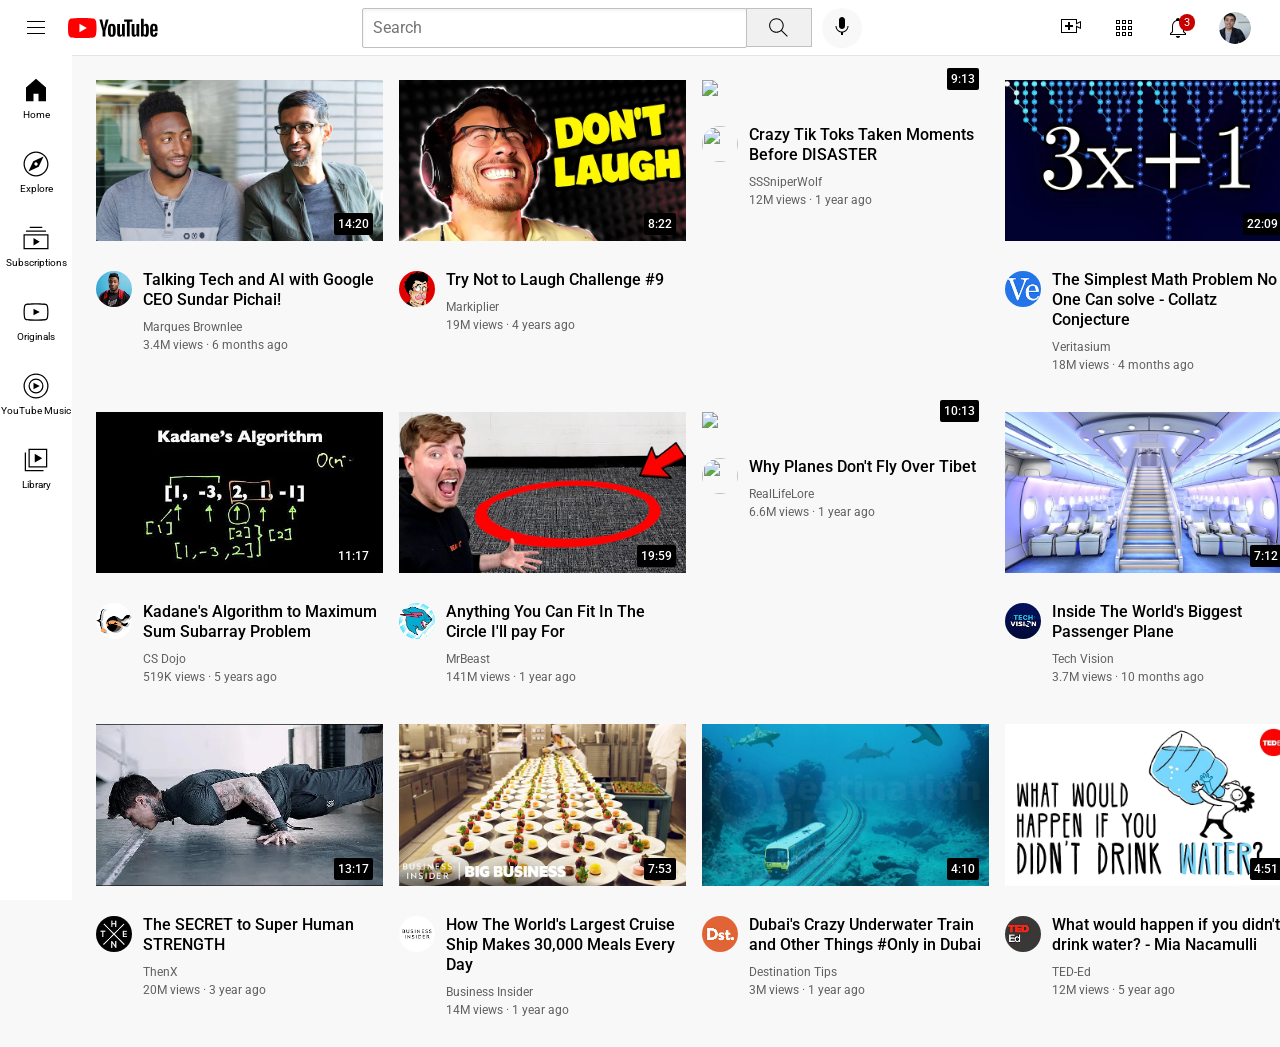
==== index.html @ a354e1fd "Update and rename youtube.html to index.html" ====
<!DOCTYPE html>
<html lang="en">

<head>
    <meta charset="UTF-8">
    <meta name="viewport" content="width=device-width, initial-scale=1.0">
    <title>YouTube.com Clone</title>

    <link rel="preconnect" href="https://fonts.googleapis.com">
    <link rel="preconnect" href="https://fonts.gstatic.com" crossorigin>
    <link href="https://fonts.googleapis.com/css2?family=Roboto:ital,wght@0,100..900;1,100..900&display=swap"
        rel="stylesheet">

    <link rel="stylesheet" href="Styles/video.css">
    <link rel="stylesheet" href="Styles/header.css">
    <link rel="stylesheet" href="Styles/general.css">
    <link rel="stylesheet" href="Styles/sidebar.css">
</head>

<body>
    <div class="header">
        <div class="left-section">
            <img class="hamburger-menu" src="Icons/hamburger-menu.svg">
            <img class="youtube-logo" src="Icons/youtube-logo.svg">
        </div>
        <div class="middle-section">
            <input type="text" placeholder="Search" class="search-bar">
            <button class="search-button">
                <img class="search-icon" src="Icons/search.svg">
                <div class="tooltip">Search</div>
            </button>
            <button class="voice-search-button">
                <img class="voice-search-icon" src="Icons/voice-search-icon.svg">
                <div class="tooltip">Search with your voice</div>
            </button>
        </div>
        <div class="right-section">
            <div class="upload-tooltip">
                <img class="upload" src="Icons/upload.svg">
                <div class="tooltip">Create</div>
            </div>

            <div class="youtube-apps-tooltip">
                <img class="youtube-apps" src="Icons/youtube-apps.svg">
                <div class="tooltip">YouTube Apps</div>
            </div>

            <div class="notifications-icon-container notifications-tooltip" >
                <img src="Icons/notifications.svg" class="notifications">
                <div class="notifications-count">3</div>
                <div class="tooltip">Notifications</div>
            </div>

                <img class="my-channel-picture" src="Channels-picture/my-channel.jpeg">

        </div>

    </div>


    <div class="sidebar">
        <div class="sidebar-link">
            <img class="sidebar-icon" src="Sidebar-icons/home.svg">
            <div>
                <p class="side-text">Home</p>
            </div>
        </div>
        <div class="sidebar-link">
            <img class="sidebar-icon" src="Sidebar-icons/explore.svg">
            <div>
                <p class="side-text">Explore</p>
            </div>
        </div>
        <div class="sidebar-link">
            <img class="sidebar-icon" src="Sidebar-icons/subscriptions.svg">
            <div>
                <p class="side-text">Subscriptions</p>
            </div>
        </div>
        <div class="sidebar-link">
            <img class="sidebar-icon" src="Sidebar-icons/originals.svg">
            <div>
                <p class="side-text">Originals</p>
            </div>
        </div>
        <div class="sidebar-link">
            <img class="sidebar-icon" src="Sidebar-icons/youtube-music.svg">
            <div>
                <p class="side-text">YouTube Music</p>
            </div>
        </div>
        <div class="sidebar-link">
            <img class="sidebar-icon" src="Sidebar-icons/library.svg">
            <div>
                <p class="side-text">Library</p>
            </div>
        </div>
    </div>


    <div class="video-grid">
        <div class="video-preview">

            <div class="thumbnail-row">
                <a href="https://youtu.be/n2RNcPRtAiY?si=ywS56VvtZqs8I3Bt"><img class="thumbnail" src="Thumbnails/thumbnail-1.webp" alt="Thumbnail-1"></a>
                <div class="video-length">14:20</div>
            </div>
            <div class="video-info-grid">
                <div class="channel-picture">
                    <a href="https://youtube.com/@mkbhd?si=HwsjlEPZdfZRL6Wl">
                        <img src="Channels-picture/channel-1.jpeg" class="icon">
                    </a>
                </div>
                <div class="video-info">
                    <p class="video-title">Talking Tech and AI with Google CEO Sundar Pichai!</p>
                    <p class="video-author">Marques Brownlee</p>
                    <p class="video-stats">3.4M views &#183; 6 months ago</p>
                </div>
            </div>
        </div>
        <div class="video-preview">
            <div class="thumbnail-row">
                <a href="https://youtu.be/mP0RAo9SKZk?si=tq9yCyyNDq5b0_im">
                    <img src="Thumbnails/thumbnail-2.webp" alt="Thumbnail-2" class="thumbnail">
                </a>
                <div class="video-length">8:22</div>
            </div>
            <div class="video-info-grid">
                <div class="channel-picture">
                    <a href="https://youtube.com/@markiplier?si=-QwYKzZkcKWpm5xz">
                        <img src="Channels-picture/channel-2.jpeg" class="icon">
                    </a>
                </div>
                <div class="video-info">
                    <p class="video-title">Try Not to Laugh Challenge #9</p>
                    <p class="video-author">Markiplier</p>
                    <p class="video-stats">19M views &#183; 4 years ago</p>
                </div>
            </div>
        </div>

        <div class="video-preview">
            <div class="thumbnail-row">
                <a href="https://youtu.be/FgjPQQeTh1w?si=45qwWIC5Lx7pUMVu">
                    <img class="thumbnail" src="Thumbnails/thumbnail-3.webp">
                </a>
                <div class="video-length">9:13</div>
            </div>
            <div class="video-info-grid">
                <div class="channel-picture">
                    <a href="https://youtube.com/@sssniperwolf?si=_4jLdK9Hpe71K1LI">
                        <img class="icon" src="Channels-picture/channel-3.jpeg">
                    </a>
                </div>
                <div class="video-info">
                    <p class="video-title">Crazy Tik Toks Taken Moments Before DISASTER</p>
                    <p class="video-author">SSSniperWolf</p>
                    <p class="video-stats">12M views &#183; 1 year ago</p>
                </div>
            </div>
        </div>

        <div class="video-preview">
            <div class="thumbnail-row">
                <a href="https://youtu.be/094y1Z2wpJg?si=3vijOHV7n1v48WhL">
                    <img class="thumbnail" src="Thumbnails/thumbnail-4.webp">
                </a>
                <div class="video-length">22:09</div>
            </div>
            <div class="video-info-grid">
                <div class="channel-picture">
                    <a href="https://youtube.com/@veritasium?si=f1sW0SY8KsUWjaFx">
                        <img class="icon" src="Channels-picture/channel-4.jpeg">
                    </a>
                </div>
                <div class="video-info">
                    <p class="video-title">The Simplest Math Problem No One Can solve - Collatz Conjecture</p>
                    <p class="video-author">Veritasium</p>
                    <p class="video-stats">18M views &#183; 4 months ago</p>
                </div>
            </div>
        </div>

        <div class="video-preview">
            <div class="thumbnail-row">
                <a href="https://youtu.be/86CQq3pKSUw?si=F56yfEnCfnoHIzDa">
                    <img src="Thumbnails/thumbnail-5.webp" class="thumbnail">
                </a>
                <div class="video-length">11:17</div>
            </div>
            <div class="video-info-grid">
                <div class="channel-picture">
                    <a href="https://youtube.com/@csdojo?si=z7gKMdmj8Stnj-O0">
                        <img src="Channels-picture/channel-5.jpeg" class="icon">
                    </a>
                </div>
                <div class="video-info">
                    <p class="video-title">Kadane's Algorithm to Maximum Sum Subarray Problem</p>
                    <p class="video-author">CS Dojo</p>
                    <p class="video-stats">519K views &#183; 5 years ago</p>
                </div>
            </div>
        </div>

        <div class="video-preview">
            <div class="thumbnail-row">
                <a href="https://youtu.be/yXWw0_UfSFg?si=9_xSqV65pQeDXmpS">
                    <img src="Thumbnails/thumbnail-6.webp" class="thumbnail">
                </a>
                <div class="video-length">19:59</div>
            </div>
            <div class="video-info-grid">
                <div class="channel-picture">
                    <a href="https://youtube.com/@mrbeast?si=vjMGUwD9JaVr5BM8">
                        <img src="Channels-picture/channel-6.jpeg" class="icon">
                    </a>
                </div>
                <div class="video-info">
                    <p class="video-title">Anything You Can Fit In The Circle I'll pay For</p>
                    <p class="video-author">MrBeast</p>
                    <p class="video-stats">141M views &#183; 1 year ago</p>
                </div>
            </div>
        </div>
        <div class="video-preview">
            <div class="thumbnail-row">
                <a href="https://youtu.be/fNVa1qMbF9Y?si=mlCtyBqM-1C4mQN3">
                    <img src="Thumbnails/thumbnail-7.webp" class="thumbnail">
                </a>
                <div class="video-length">10:13</div>
            </div>
            <div class="video-info-grid">
                <div class="channel-picture">
                    <a href="https://youtube.com/@reallifelore?si=t05IJ1g6tsUBHEza">
                        <img src="Channels-picture/channel-7.jpeg" class="icon">
                    </a>
                </div>
                <div class="video-info">
                    <p class="video-title">Why Planes Don't Fly Over Tibet</p>
                    <p class="video-author">RealLifeLore</p>
                    <p class="video-stats">6.6M views &#183; 1 year ago</p>
                </div>
            </div>
        </div>
        <div class="video-preview">
            <div class="thumbnail-row">
                <a href="https://youtu.be/lFm4EM1juls?si=U8vPtbJs-IB7koVw">
                    <img src="Thumbnails/thumbnail-8.webp" class="thumbnail">
                </a>
                <div class="video-length">7:12</div>
            </div>
            <div class="video-info-grid">
                <div class="channel-picture">
                    <a href="https://youtube.com/@adin?si=xf7pwfrrXUGAbbdW">
                        <img src="Channels-picture/channel-8.jpeg" class="icon">
                    </a>
                </div>
                <div class="video-info">
                    <p class="video-title">Inside The World's Biggest Passenger Plane</p>
                    <p class="video-author">Tech Vision</p>
                    <p class="video-stats">3.7M views &#183; 10 months ago</p>
                </div>
            </div>
        </div>
        <div class="video-preview">
            <div class="thumbnail-row">
                <a href="https://youtu.be/ixmxOlcrlUc?si=qSjqKc1NgmBJe-BG">
                    <img src="Thumbnails/thumbnail-9.webp" class="thumbnail">
                </a>
                <div class="video-length">13:17</div>
            </div>
            <div class="video-info-grid">
                <div class="channel-picture">
                    <a href="https://youtube.com/@officialthenxstudios?si=OWhkotPARu5wJkS6">
                        <img src="Channels-picture/channel-9.jpeg" class="icon">
                    </a>
                </div>
                <div class="video-info">
                    <p class="video-title">The SECRET to Super Human STRENGTH</p>
                    <p class="video-author">ThenX</p>
                    <p class="video-stats">20M views &#183; 3 year ago</p>
                </div>
            </div>
        </div>
        <div class="video-preview">
            <div class="thumbnail-row">
                <a href="https://youtu.be/R2vXbFp5C9o?si=KgdtUZJwwCWiojuZ">
                    <img src="Thumbnails/thumbnail-10.webp" class="thumbnail">
                </a>
                <div class="video-length">7:53</div>
            </div>
            <div class="video-info-grid">
                <div class="channel-picture">
                    <a href="https://youtube.com/@businessinsider?si=sN7BTqBjSw17WkyZ">
                        <img src="Channels-picture/channel-10.jpeg" class="icon">
                    </a>
                </div>
                <div class="video-info">
                    <p class="video-title">How The World's Largest Cruise Ship Makes 30,000 Meals Every Day</p>
                    <p class="video-author">Business Insider</p>
                    <p class="video-stats">14M views &#183; 1 year ago</p>
                </div>
            </div>
        </div>
        <div class="video-preview">
            <div class="thumbnail-row">
                <a href="https://youtu.be/0nZuYyXET3s?si=0doeN-1_7F9aYvYd">
                    <img src="Thumbnails/thumbnail-11.webp" class="thumbnail">
                </a>
                <div class="video-length">4:10</div>
            </div>
            <div class="video-info-grid">
                <div class="channel-picture">
                    <a href="https://youtube.com/@destinationtips?si=1AZLStXSthxAYpxl">
                        <img src="Channels-picture/channel-11.jpeg" class="icon">
                    </a>
                </div>
                <div class="video-info">
                    <p class="video-title">Dubai's Crazy Underwater Train and Other Things #Only in Dubai</p>
                    <p class="video-author">Destination Tips</p>
                    <p class="video-stats">3M views &#183; 1 year ago</p>
                </div>
            </div>
        </div>
        <div class="video-preview">
            <div class="thumbnail-row">
                <a href="https://youtu.be/9iMGFqMmUFs?si=yPRTFW2FkAAukufg">
                    <img src="Thumbnails/thumbnail-12.webp" class="thumbnail">
                </a>
                <div class="video-length">4:51</div>
            </div>
            <div class="video-info-grid">
                <div class="channel-picture">
                    <a href="https://youtube.com/@teded?si=sSVCHlFHuGuraSlj">
                        <img src="Channels-picture/channel-12.jpeg" class="icon">
                    </a>
                </div>
                <div class="video-info">
                    <p class="video-title">What would happen if you didn't drink water? - Mia Nacamulli</p>
                    <p class="video-author">TED-Ed</p>
                    <p class="video-stats">12M views &#183; 5 year ago</p>
                </div>
            </div>
        </div>
    </div>
</body>


</html>
---- Styles/video.css ----
.thumbnail {
    width: 100%;
}

.icon{
    margin-top: 18px;
    height: 36px;
    width: 36px;
    border-radius: 25px;
    display: inline-block;
}
.video-grid{
    display: grid;
    grid-template-columns: 1fr 1fr 1fr;
    column-gap: 16px;
    row-gap: 40px;
}

@media (max-width: 750px) {
    .video-grid {
        grid-template-columns: 1fr 1fr;
    }
}

@media (min-width: 1000px) {
    .video-grid{
        grid-template-columns: 1fr 1fr 1fr 1fr;
    }
}

@media ((min-width: 751px) and (max-width: 999px)) {
    .video-grid{
        grid-template-columns: 1fr 1fr 1fr;
    }
}

.video-info-grid{
    display: grid;
    grid-template-columns: 37px 1fr;
}
.channel-picture{
    vertical-align: top;
}
.video-info{
    display: inline-block;
    width: 240px;
    margin-left: 10px;
}
.video-title{
    font-weight: 500;
    line-height: 20px;
    margin-bottom: 10px;
    margin-top: 17px;
}
.video-author{
    color: rgb(96, 96, 96);
    margin-bottom: 4px;
    font-size: 12px;
    margin-top: 0;
}
.video-stats{
    margin-top: 0;
    font-size: 12px;
    color: rgb(96,96,96);
}
.thumbnail-row{
    position: relative;
    margin-bottom: 8px;
}
.video-length{
    font-family: Roboto, Arial;
    position: absolute;
    background-color: black;
    color: white;
    bottom: 10px;
    right: 10px;
    /* padding-right: 4px;
    padding-left: 4px;
    padding-top: 4px;
    padding-bottom: 4px; */
    padding: 4px;         /*same as 4 lines above*/
    font-size: 12px;
    font-weight: 500;
    border-radius: 2px;
}
---- Styles/header.css ----
.header {
    height: 55px;
    background-color: white;

    display: flex;
    flex-direction: row;
    justify-content: space-between;

    position: fixed;
    top: 0;
    left: 0;
    right: 0;

    border-bottom-width: 1px;
    border-bottom-style: solid;
    border-bottom-color: rgb(228, 228, 228);

    z-index: 100;
}

.left-section {
    display: flex;
    align-items: center;
}

.middle-section {
    flex: 1;
    margin-left: 70px;
    margin-right: 35px;
    max-width: 500px;
    display: flex;
    align-items: center;
}

.right-section {
    width: 250px;
    display: flex;
    align-items: center;
    justify-content: space-evenly;
    flex-shrink: 0;
}

.hamburger-menu {
    height: 24px;
    margin-left: 24px;
    margin-right: 20px;
}

.youtube-logo {
    height: 20px;
}

.search-bar{
    flex: 1;
    height: 36px;
    padding-left: 10px;
    font-size: 16px;
    /* border-width: 1px;
    border-style: solid;
    border-color: rgb(192, 192, 192); */
    border: 1px solid rgb(192, 192, 192);    /*same as 3 lines above*/
    border-radius: 2px;
    box-shadow: inset 1px 2px 3px rgba(0, 0, 0, 0.05);
    width: 0;      /*to allow it to shrink*/
}

.search-bar::placeholder{
    font-family: Roboto, Arial;
    font-size: 16px;
}

.search-button{
    height: 39px;
    width: 66px;
    background-color: rgb(240, 240, 240);
    border-width: 1px;
    border-style: solid;
    border-color: rgb(192, 192, 192);
    margin-left: -1px;              /*note*/
    margin-right: 10px;
    margin-right: 10px;
}

.search-button,
.voice-search-button
.upload-tooltip,
.youtube-apps-tooltip,
.notifications-tooltip{
    position: relative;
    display: flex;
    align-items: center;
    justify-content: center;
}

.search-button .tooltip,
.voice-search-button .tooltip,
.upload-tooltip .tooltip,
.youtube-apps-tooltip .tooltip,
.notifications-tooltip .tooltip{
    font-family: Roboto, Arial;
    position: absolute;
    background-color: grey;
    color: white;
    padding-top: 4px;
    padding-bottom: 4px;
    padding-left: 8px;
    padding-right: 8px;
    border-radius: 2px;
    font-size: 12px;

    bottom: -30px;
    opacity: 0;
    transition: opacity 0.15s;
    pointer-events: none;   /*won't work if we hover over tooltip*/
    white-space: nowrap;
}

.search-button:hover .tooltip,
.voice-search-button:hover .tooltip,
.upload-tooltip:hover .tooltip,
.youtube-apps-tooltip:hover .tooltip,
.notifications-tooltip:hover .tooltip{
    opacity: 1;
}

.search-icon{
    height: 25px;
}

.voice-search-icon {
    height: 24px;
}
.voice-search-button{
    height: 40px;
    width: 40px;
    border-radius: 20px;
    border: none;
    background-color: rgb(248, 248, 248);
}

.upload {
    height: 24px;
}

.my-channel-picture {
    height: 32px;
    border-radius: 16px;
}

.youtube-apps {
    height: 24px;
}

.notifications {
    height: 24px;
}

.notifications-icon-container{
    position: relative;
}
.notifications-count{
    font-family: Roboto, Arial;
    font-size: 11px;
    position: absolute;

    top: -2px;
    right: -5px;

    background-color: rgb(200, 0, 0);
    color: white;
    border-radius: 10px;
    padding-left: 5px;
    padding-right: 5px;
    padding-top: 2px;
    padding-bottom: 2px;
}
---- Styles/general.css ----
p{
    font-family: Roboto, Arial;
    margin-top: 0;
    margin-bottom: 0;
}
body{
    margin: 0;
    padding-top: 80px;
    padding-left: 96px;
    padding-right: 24px;
    background-color: rgb(248, 248, 248);
    margin-bottom: 30px;
}
---- Styles/sidebar.css ----
.sidebar{
    background-color: white;
    color: white;
    position: fixed;
    left: 0;
    top: 55px;
    bottom: 0;
    width: 72px;
    padding-top: 5px;

    z-index: 200;
}

.sidebar-icon{
    height: 30px;
    margin-bottom: 4px;
}

.side-text{
    color: black;
    font-size: 10px;
}
.sidebar-link{
    height: 74px;
    display: flex;
    align-items: center;
    justify-content: center;
    flex-direction: column;
    cursor: pointer;
}
.sidebar-link:hover{
    background-color: rgb(235, 235, 235);
}
.sidebar-link div{
    font-family: Roboto, Arial;
    font-size: 10px;
}
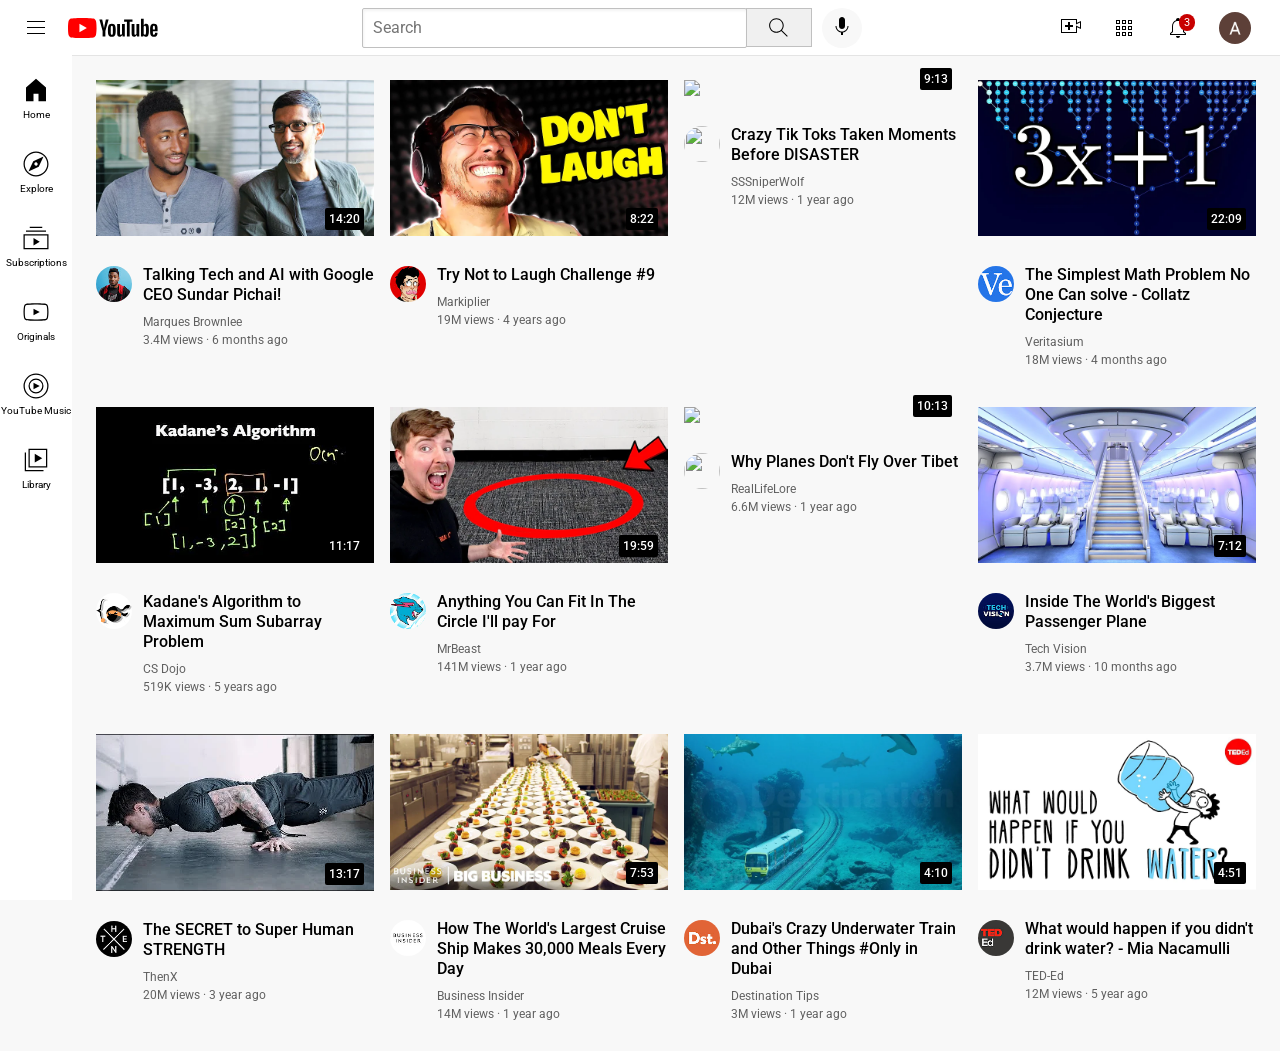
==== commit 98564a34: "Update index.html" ====
--- a/index.html
+++ b/index.html
@@ -51,7 +51,7 @@
                 <div class="tooltip">Notifications</div>
             </div>
 
-                <img class="my-channel-picture" src="Channels-picture/my-channel.jpeg">
+                <img class="my-channel-picture" src="Channels-picture/my-channel.jpg">
 
         </div>
 
@@ -347,3 +347,4 @@
 
 
 </html>
+
--- a/Styles/video.css
+++ b/Styles/video.css
@@ -42,8 +42,6 @@
     vertical-align: top;
 }
 .video-info{
-    display: inline-block;
-    width: 240px;
     margin-left: 10px;
 }
 .video-title{
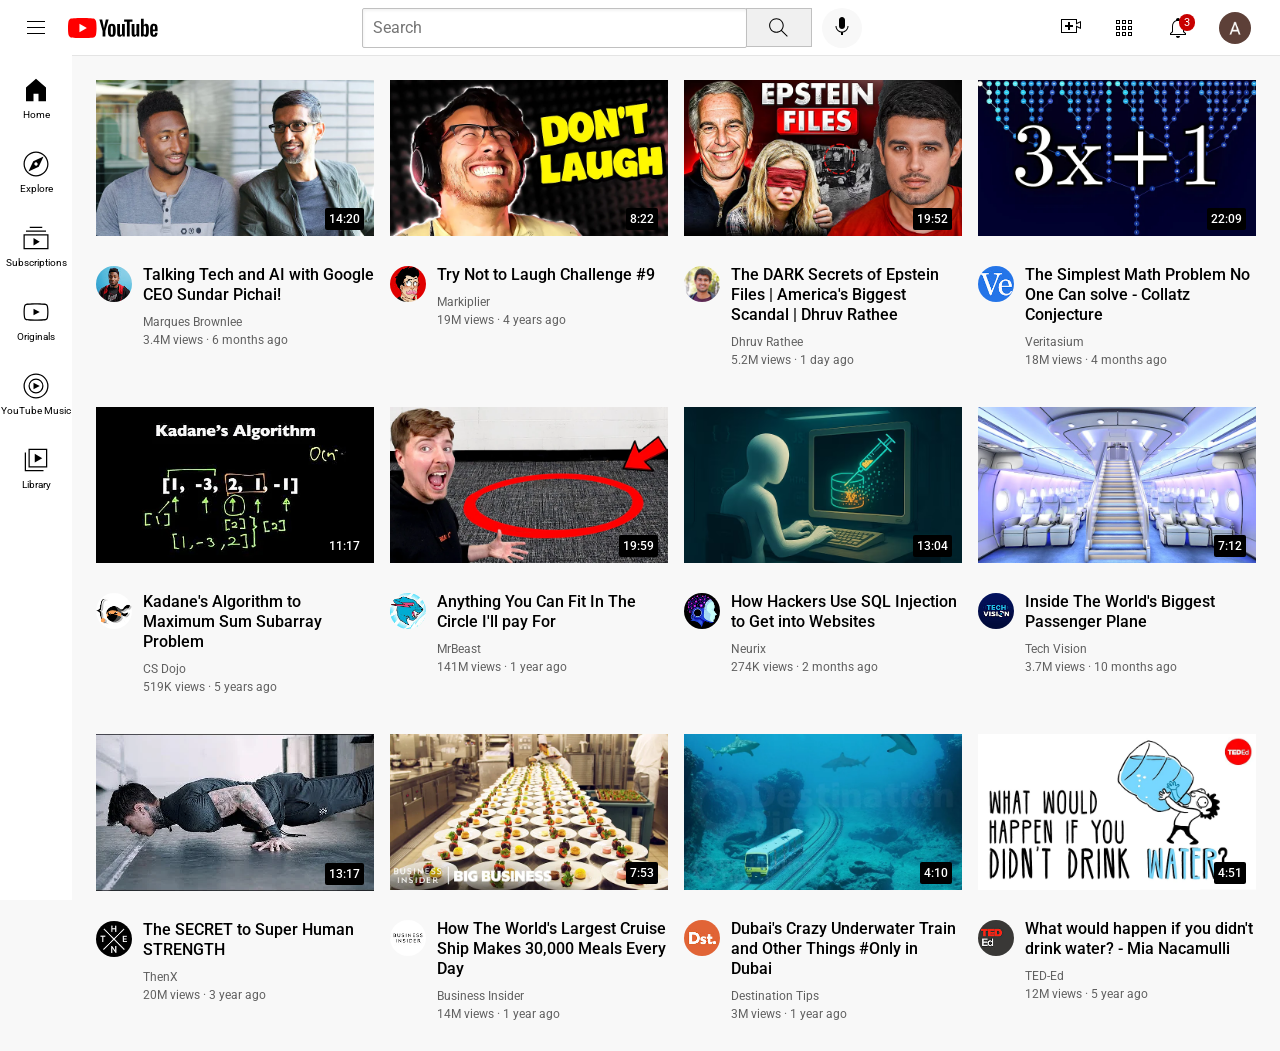
==== commit 6bc9a776: "Update index.html" ====
--- a/index.html
+++ b/index.html
@@ -15,6 +15,8 @@
     <link rel="stylesheet" href="Styles/header.css">
     <link rel="stylesheet" href="Styles/general.css">
     <link rel="stylesheet" href="Styles/sidebar.css">
+    
+    <link rel="icon" href="youtube-favicon.ico">
 </head>
 
 <body>
@@ -141,21 +143,21 @@
 
         <div class="video-preview">
             <div class="thumbnail-row">
-                <a href="https://youtu.be/FgjPQQeTh1w?si=45qwWIC5Lx7pUMVu">
-                    <img class="thumbnail" src="Thumbnails/thumbnail-3.webp">
-                </a>
-                <div class="video-length">9:13</div>
-            </div>
-            <div class="video-info-grid">
-                <div class="channel-picture">
-                    <a href="https://youtube.com/@sssniperwolf?si=_4jLdK9Hpe71K1LI">
-                        <img class="icon" src="Channels-picture/channel-3.jpeg">
-                    </a>
-                </div>
-                <div class="video-info">
-                    <p class="video-title">Crazy Tik Toks Taken Moments Before DISASTER</p>
-                    <p class="video-author">SSSniperWolf</p>
-                    <p class="video-stats">12M views &#183; 1 year ago</p>
+                <a href="https://youtu.be/O1z_-O6IXIc?si=OTBW5y6AcjAS5aP8">
+                    <img class="thumbnail" src="Thumbnails/thumbnail-3.avif">
+                </a>
+                <div class="video-length">19:52</div>
+            </div>
+            <div class="video-info-grid">
+                <div class="channel-picture">
+                    <a href="https://youtube.com/@dhruvrathee?si=YYCX8St7WUenhRTb">
+                        <img class="icon" src="Channels-picture/channel-3.jpg">
+                    </a>
+                </div>
+                <div class="video-info">
+                    <p class="video-title">The DARK Secrets of Epstein Files | America's Biggest Scandal | Dhruv Rathee</p>
+                    <p class="video-author">Dhruv Rathee</p>
+                    <p class="video-stats">5.2M views &#183; 1 day ago</p>
                 </div>
             </div>
         </div>
@@ -224,21 +226,21 @@
         </div>
         <div class="video-preview">
             <div class="thumbnail-row">
-                <a href="https://youtu.be/fNVa1qMbF9Y?si=mlCtyBqM-1C4mQN3">
-                    <img src="Thumbnails/thumbnail-7.webp" class="thumbnail">
-                </a>
-                <div class="video-length">10:13</div>
-            </div>
-            <div class="video-info-grid">
-                <div class="channel-picture">
-                    <a href="https://youtube.com/@reallifelore?si=t05IJ1g6tsUBHEza">
-                        <img src="Channels-picture/channel-7.jpeg" class="icon">
-                    </a>
-                </div>
-                <div class="video-info">
-                    <p class="video-title">Why Planes Don't Fly Over Tibet</p>
-                    <p class="video-author">RealLifeLore</p>
-                    <p class="video-stats">6.6M views &#183; 1 year ago</p>
+                <a href="https://youtu.be/GpngIucpMkw?si=qDaUCi5TbwI5Xy55">
+                    <img src="Thumbnails/thumbnail-7.avif" class="thumbnail">
+                </a>
+                <div class="video-length">13:04</div>
+            </div>
+            <div class="video-info-grid">
+                <div class="channel-picture">
+                    <a href="https://youtube.com/@neurixtech?si=dfShTkVLiO5FbetB">
+                        <img src="Channels-picture/channel-7.jpg" class="icon">
+                    </a>
+                </div>
+                <div class="video-info">
+                    <p class="video-title">How Hackers Use SQL Injection to Get into Websites</p>
+                    <p class="video-author">Neurix</p>
+                    <p class="video-stats">274K views &#183; 2 months ago</p>
                 </div>
             </div>
         </div>
@@ -345,6 +347,4 @@
     </div>
 </body>
 
-
 </html>
-
